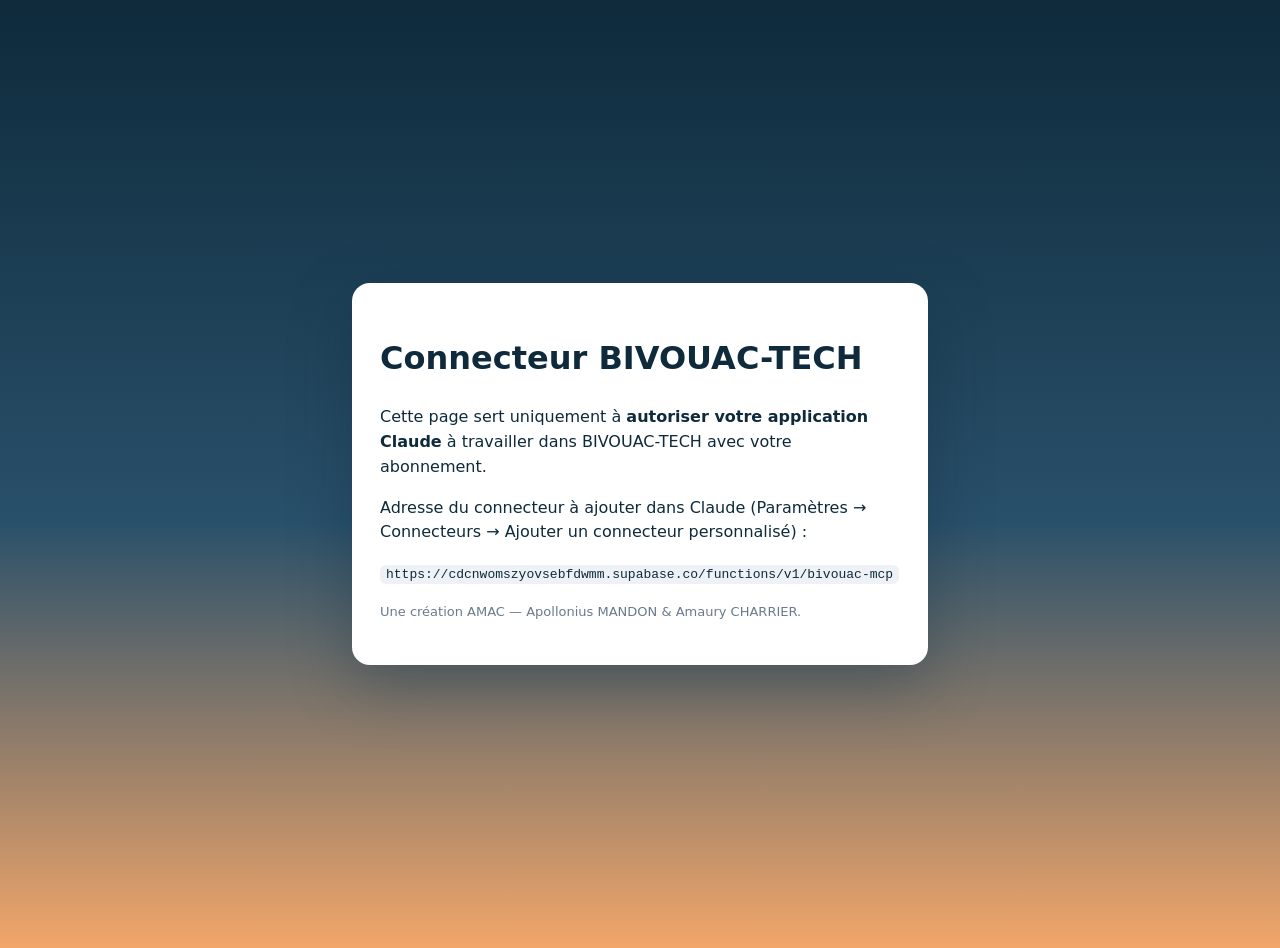
==== index.html @ 31682839 "Initial commit" ====
<!doctype html>
<html lang="fr">
<head>
  <meta charset="utf-8" />
  <meta name="viewport" content="width=device-width, initial-scale=1" />
  <title>Connecteur BIVOUAC-TECH</title>
  <style>
    body { margin:0; min-height:100vh; display:grid; place-items:center; padding:24px 16px; font-family:'Segoe UI',system-ui,sans-serif;
           color:#0E2A3B; background:linear-gradient(180deg,#0E2A3B 0%,#29506A 55%,#F2A66A 100%); }
    main { max-width:520px; background:#fff; border-radius:18px; padding:30px 28px; box-shadow:0 20px 60px rgba(14,42,59,.35); line-height:1.55; }
    code { background:#EEF2F6; padding:2px 6px; border-radius:6px; word-break:break-all; }
  </style>
</head>
<body>
  <main>
    <h1>Connecteur BIVOUAC-TECH</h1>
    <p>Cette page sert uniquement à <strong>autoriser votre application Claude</strong> à travailler dans BIVOUAC-TECH avec votre abonnement.</p>
    <p>Adresse du connecteur à ajouter dans Claude (Paramètres → Connecteurs → Ajouter un connecteur personnalisé) :</p>
    <p><code>https://cdcnwomszyovsebfdwmm.supabase.co/functions/v1/bivouac-mcp</code></p>
    <p style="color:#6B7A8C;font-size:13px">Une création AMAC — Apollonius MANDON &amp; Amaury CHARRIER.</p>
  </main>
</body>
</html>
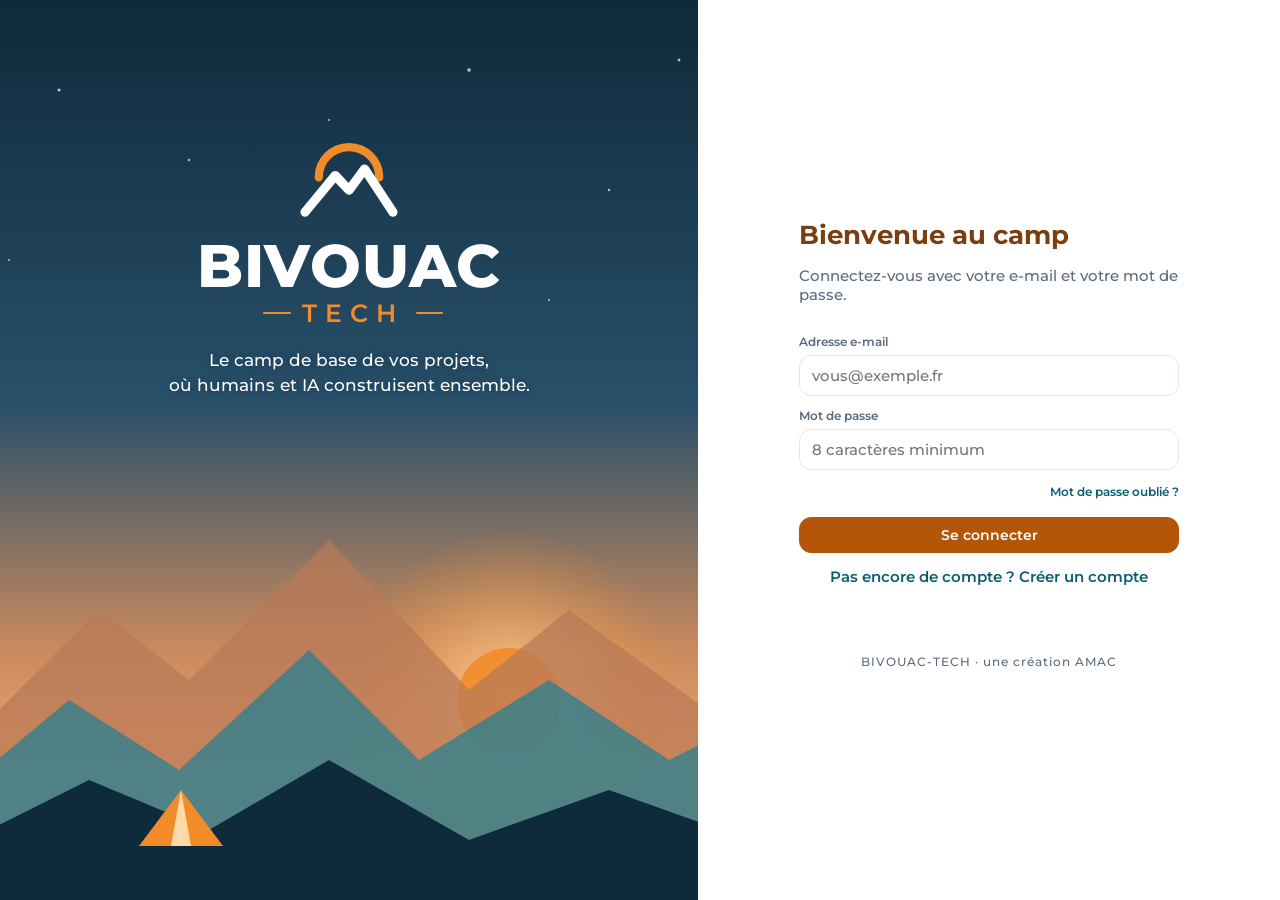
==== commit 00e11a86: "Version web 0.8.35 (BIVOUAC-TECH 96c054f)" ====
--- a/index.html
+++ b/index.html
@@ -1,23 +1,28 @@
 <!doctype html>
+<!--
+  Page d'accueil du site public — https://www.bivouac-tech.com/
+  Source : dépôt BIVOUAC-TECH, dossier pages-publiques/ (22/11/2026). AUCUN secret ici.
+  Envoie tout de suite vers la version web (app/), en gardant ce qui suit le # (ex. #/rejoindre/<code>).
+  Remplace l'ancienne page « Connecteur BIVOUAC-TECH » : l'adresse du connecteur est affichée dans l'app
+  (Paramètres → Mes IA), la page d'autorisation reste oauth/consent.html.
+-->
 <html lang="fr">
 <head>
   <meta charset="utf-8" />
   <meta name="viewport" content="width=device-width, initial-scale=1" />
-  <title>Connecteur BIVOUAC-TECH</title>
+  <meta name="referrer" content="no-referrer" />
+  <meta http-equiv="Content-Security-Policy"
+        content="default-src 'none'; style-src 'unsafe-inline'; script-src 'unsafe-inline'" />
+  <meta http-equiv="refresh" content="0; url=app/" />
+  <title>BIVOUAC-TECH</title>
   <style>
-    body { margin:0; min-height:100vh; display:grid; place-items:center; padding:24px 16px; font-family:'Segoe UI',system-ui,sans-serif;
-           color:#0E2A3B; background:linear-gradient(180deg,#0E2A3B 0%,#29506A 55%,#F2A66A 100%); }
-    main { max-width:520px; background:#fff; border-radius:18px; padding:30px 28px; box-shadow:0 20px 60px rgba(14,42,59,.35); line-height:1.55; }
-    code { background:#EEF2F6; padding:2px 6px; border-radius:6px; word-break:break-all; }
+    body { margin: 0; min-height: 100vh; display: flex; align-items: center; justify-content: center; padding: 24px 16px;
+           font-family: Montserrat, "Segoe UI", system-ui, -apple-system, Arial, sans-serif; background: #0E2A3B; color: #fff; }
+    a { color: #5ECDB5; font-weight: 600; }
   </style>
+  <script>location.replace('app/' + location.hash);</script>
 </head>
 <body>
-  <main>
-    <h1>Connecteur BIVOUAC-TECH</h1>
-    <p>Cette page sert uniquement à <strong>autoriser votre application Claude</strong> à travailler dans BIVOUAC-TECH avec votre abonnement.</p>
-    <p>Adresse du connecteur à ajouter dans Claude (Paramètres → Connecteurs → Ajouter un connecteur personnalisé) :</p>
-    <p><code>https://cdcnwomszyovsebfdwmm.supabase.co/functions/v1/bivouac-mcp</code></p>
-    <p style="color:#6B7A8C;font-size:13px">Une création AMAC — Apollonius MANDON &amp; Amaury CHARRIER.</p>
-  </main>
+  <p>Ouverture de BIVOUAC-TECH… <a href="app/">Ouvrir l'application</a></p>
 </body>
 </html>
